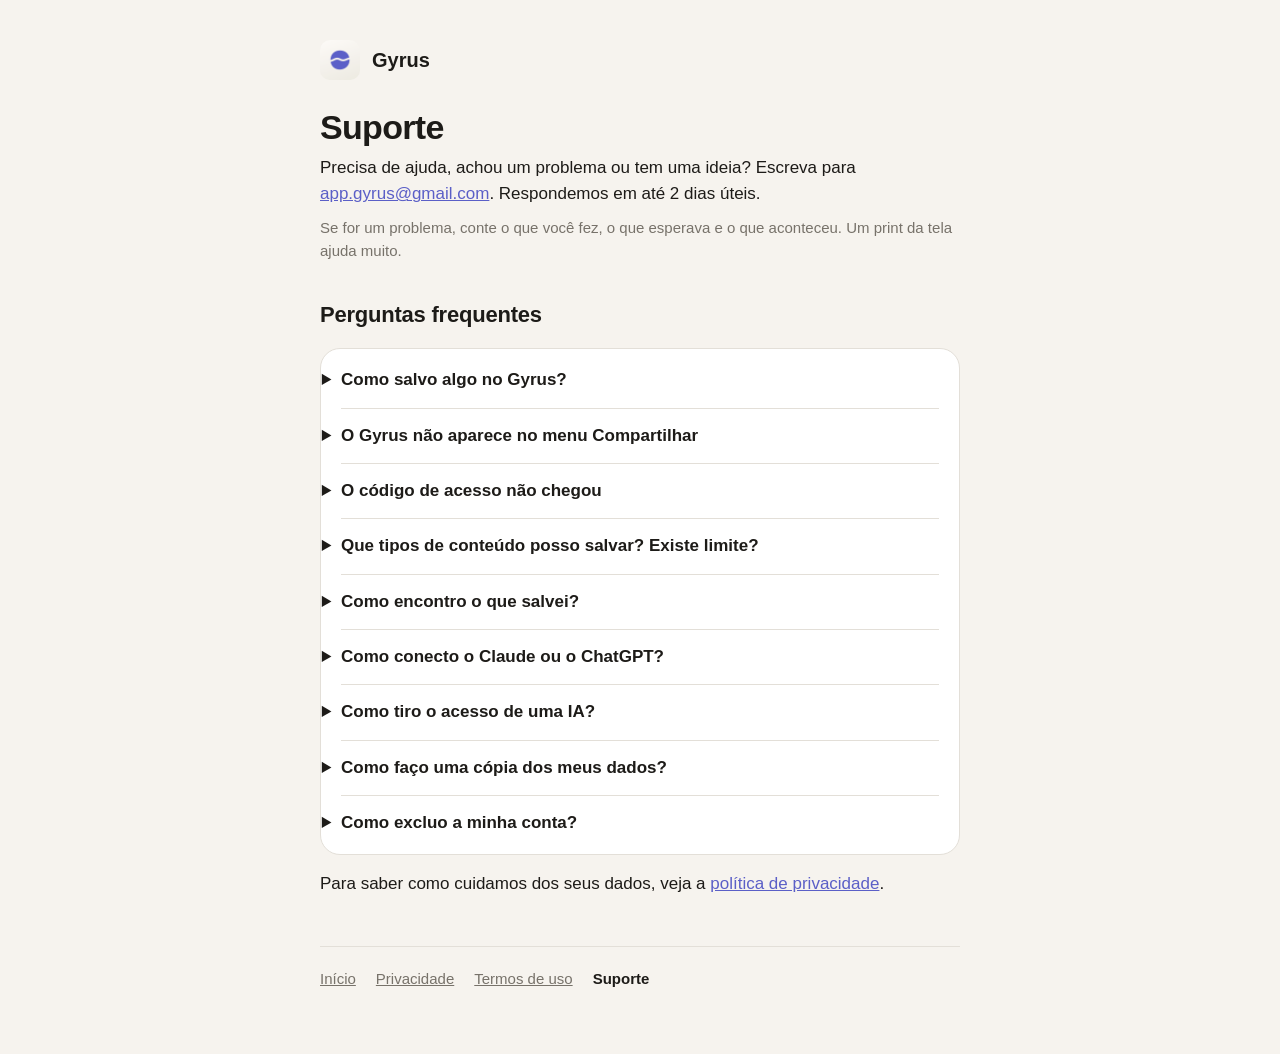
==== suporte.html @ 40dd5429 "Add files via upload" ====
<!doctype html>
<html lang="pt-BR">
<head>
  <meta charset="utf-8">
  <meta name="viewport" content="width=device-width, initial-scale=1">
  <title>Suporte · Gyrus</title>
  <meta name="description" content="Ajuda e contato do Gyrus: como salvar, conectar uma IA e excluir a conta.">
  <link rel="icon" type="image/png" href="favicon.png">
  <link rel="apple-touch-icon" href="apple-touch-icon.png">
  <link rel="stylesheet" href="estilo.css">
</head>
<body>
<main>
  <header class="marca">
    <img src="apple-touch-icon.png" alt="">
    <a href="./">Gyrus</a>
  </header>

  <h1>Suporte</h1>
  <p>Precisa de ajuda, achou um problema ou tem uma ideia? Escreva para <a href="mailto:app.gyrus@gmail.com">app.gyrus@gmail.com</a>. Respondemos em até 2 dias úteis.</p>
  <p class="secundario">Se for um problema, conte o que você fez, o que esperava e o que aconteceu. Um print da tela ajuda muito.</p>

  <h2>Perguntas frequentes</h2>

  <div class="cartao">
    <details>
      <summary>Como salvo algo no Gyrus?</summary>
      <p>Em qualquer app (Safari, YouTube, Instagram, Arquivos, Fotos…), toque em <strong>Compartilhar</strong> e escolha <strong>Gyrus</strong>. Escolha uma categoria, se quiser, e toque em <strong>Salvar no Gyrus</strong>. O título, a imagem e o texto aparecem sozinhos depois de alguns segundos.</p>
      <p>Você também pode colar um link direto no app, pelo botão <strong>+</strong> da Biblioteca.</p>
    </details>
    <details>
      <summary>O Gyrus não aparece no menu Compartilhar</summary>
      <p>No menu Compartilhar, role a fileira de apps até o fim e toque em <strong>Mais</strong>. Toque em <strong>Editar</strong> e depois no <strong>+</strong> ao lado do Gyrus. Ele passa a aparecer entre os primeiros.</p>
      <p>Se mesmo assim não aparecer, abra o app Gyrus uma vez e confira se você entrou na sua conta.</p>
    </details>
    <details>
      <summary>O código de acesso não chegou</summary>
      <p>Confira a caixa de spam e as abas de promoções. O e-mail pode levar alguns segundos. Se não chegar, toque em <strong>Reenviar código</strong>, que fica disponível depois de 1 minuto. O código vale por 1 hora.</p>
    </details>
    <details>
      <summary>Que tipos de conteúdo posso salvar? Existe limite?</summary>
      <p>Links (artigos, vídeos, produtos), PDFs, imagens e textos. Cada arquivo pode ter até 50 MB, e cada conta tem 100 MB para PDFs e imagens. Os links não contam nesse espaço. Em Perfil → Espaço você vê quanto já usou.</p>
    </details>
    <details>
      <summary>Como encontro o que salvei?</summary>
      <p>Na aba <strong>Buscar</strong>, digite qualquer palavra do título, da descrição, da sua nota ou do texto de um PDF. Dá para filtrar por categoria, tipo de conteúdo e período.</p>
    </details>
    <details>
      <summary>Como conecto o Claude ou o ChatGPT?</summary>
      <p>No app, toque no seu avatar (no topo da Biblioteca) e vá em <strong>Conectar sua IA</strong> → <strong>Gerar token de acesso</strong>. O app mostra o que a IA vai poder ler; toque em <strong>Permitir</strong>. Depois, toque em <strong>Copiar</strong> e cole o link como conector personalizado (MCP) nas configurações do seu assistente.</p>
      <p>A IA só consegue ler o que você salvou, nunca alterar ou apagar.</p>
    </details>
    <details>
      <summary>Como tiro o acesso de uma IA?</summary>
      <p>Em Perfil → Conectar sua IA, toque em <strong>Revogar</strong>. O link para de funcionar na hora para todas as IAs conectadas. Para conectar de novo, gere outro token.</p>
    </details>
    <details>
      <summary>Como faço uma cópia dos meus dados?</summary>
      <p>Em Perfil → <strong>Exportar meus dados</strong>. O app gera um arquivo com todas as suas categorias e itens, que você pode salvar ou enviar.</p>
    </details>
    <details>
      <summary>Como excluo a minha conta?</summary>
      <p>Em Perfil → <strong>Excluir conta</strong>. Tudo o que você salvou, os seus arquivos, as categorias e o acesso das IAs são apagados para sempre. Se quiser guardar uma cópia, use <strong>Exportar meus dados</strong> antes.</p>
    </details>
  </div>

  <p>Para saber como cuidamos dos seus dados, veja a <a href="privacidade.html">política de privacidade</a>.</p>

  <nav class="links" aria-label="Páginas do Gyrus">
    <a href="./">Início</a>
    <a href="privacidade.html">Privacidade</a>
    <a href="termos.html">Termos de uso</a>
    <a href="suporte.html" aria-current="page">Suporte</a>
  </nav>
</main>
</body>
</html>
---- estilo.css ----
/* Páginas públicas do Gyrus (GitHub Pages). Cores iguais aos tokens do app
   (GyrusKit/Resources/Colors.xcassets/gy), claro e escuro. Fonte do sistema:
   nada é carregado de fora. */

:root {
  --background: #F6F3EE;
  --surface: #FFFFFF;
  --separator: #E3DFD8;
  --text-primary: #1D1B18;
  --text-secondary: #77726A;
  --accent: #5B5FC7;
  --accent-soft: #EEEEFB;
  --radius-card: 20px;
  --radius-field: 14px;
  color-scheme: light dark;
}

@media (prefers-color-scheme: dark) {
  :root {
    --background: #141311;
    --surface: #1E1C1A;
    --separator: #34312D;
    --text-primary: #F3F0EA;
    --text-secondary: #A39D93;
    --accent: #8C8FF0;
    --accent-soft: #26274A;
  }
}

* { box-sizing: border-box; }

body {
  margin: 0;
  background: var(--background);
  color: var(--text-primary);
  font: 17px/1.55 -apple-system, BlinkMacSystemFont, "SF Pro Text", "Segoe UI", Roboto, sans-serif;
  -webkit-text-size-adjust: 100%;
}

main {
  max-width: 680px;
  margin: 0 auto;
  padding: 40px 20px 64px;
}

header.marca {
  display: flex;
  align-items: center;
  gap: 12px;
  margin-bottom: 28px;
}

header.marca img { width: 40px; height: 40px; border-radius: 10px; }

header.marca a {
  color: var(--text-primary);
  text-decoration: none;
  font-weight: 700;
  font-size: 20px;
}

h1 {
  font-size: 34px;
  line-height: 1.15;
  letter-spacing: -0.02em;
  margin: 0 0 8px;
}

h2 {
  font-size: 22px;
  margin: 36px 0 8px;
  letter-spacing: -0.01em;
}

h3 { font-size: 17px; margin: 20px 0 4px; }

p, li { margin: 8px 0; }
ul { padding-left: 22px; }

a { color: var(--accent); }

.atualizacao, .secundario { color: var(--text-secondary); font-size: 15px; }

.cartao {
  background: var(--surface);
  border: 0.5px solid var(--separator);
  border-radius: var(--radius-card);
  padding: 4px 20px;
  margin: 16px 0;
}

details {
  border-top: 0.5px solid var(--separator);
  padding: 14px 0;
}

details:first-child { border-top: none; }

summary {
  cursor: pointer;
  font-weight: 600;
  list-style-position: outside;
}

details > *:not(summary) { color: var(--text-primary); }

/* Trechos que o Rafael precisa preencher antes de publicar. */
mark.pendente {
  background: var(--accent-soft);
  color: var(--accent);
  border-radius: 4px;
  padding: 0 3px;
}

nav.links {
  display: flex;
  flex-wrap: wrap;
  gap: 8px 20px;
  margin-top: 48px;
  padding-top: 20px;
  border-top: 0.5px solid var(--separator);
  font-size: 15px;
}

nav.links a { color: var(--text-secondary); }
nav.links a[aria-current="page"] { color: var(--text-primary); font-weight: 600; text-decoration: none; }

.inicio { text-align: center; padding-top: 12vh; }
.inicio img { width: 96px; height: 96px; border-radius: 22px; }
.inicio h1 { font-size: 40px; margin-top: 20px; }
.inicio .slogan { color: var(--text-secondary); font-size: 19px; margin: 0 0 32px; }
.inicio nav.links { justify-content: center; border-top: none; margin-top: 24px; }
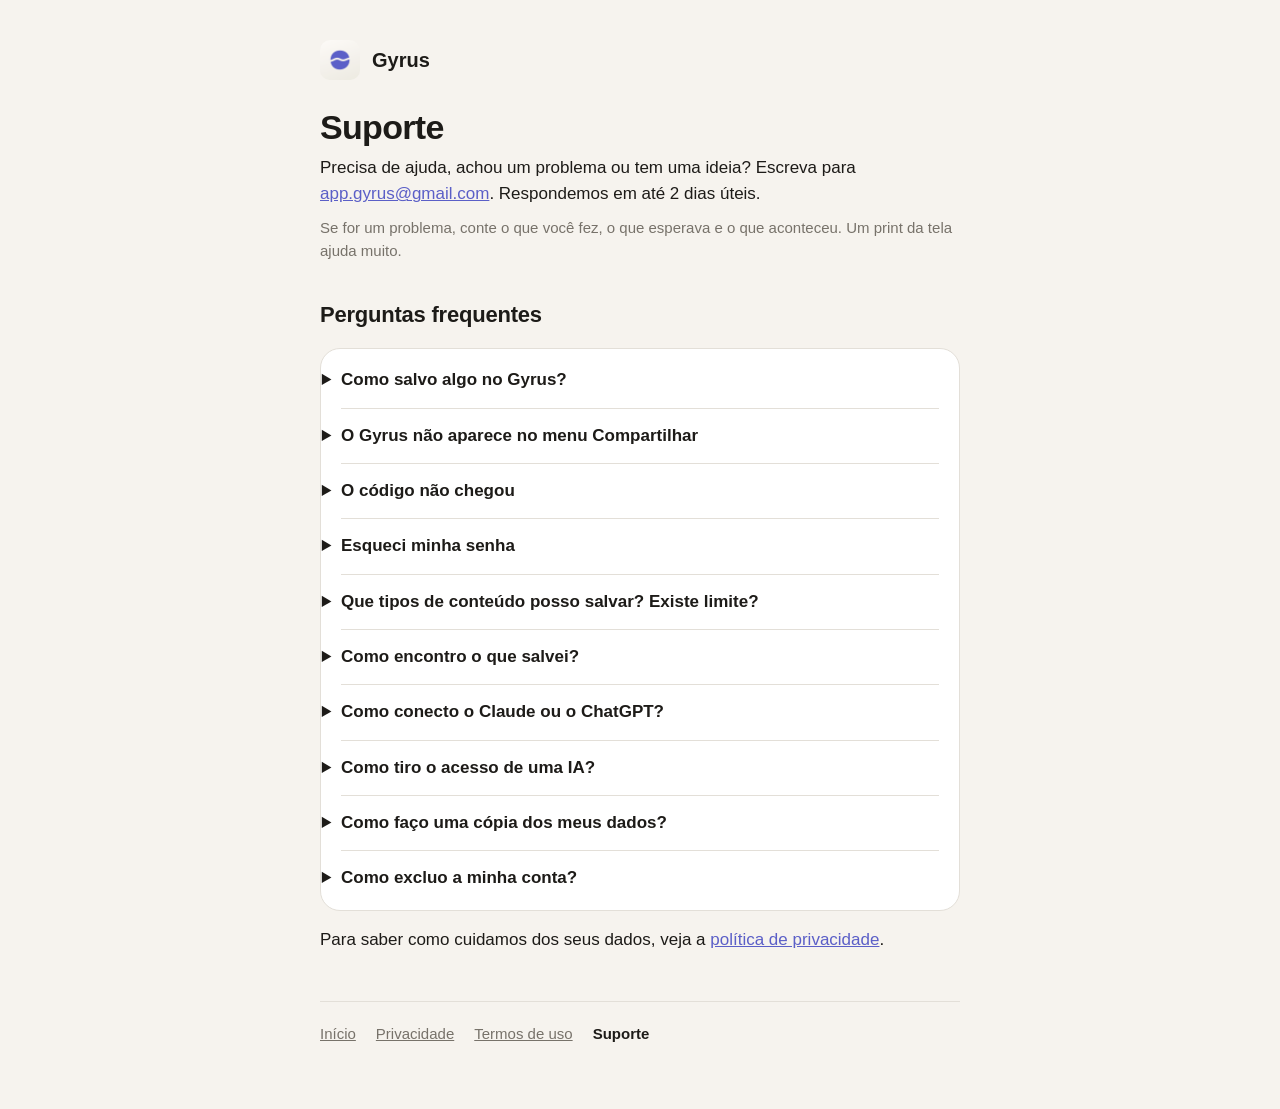
==== commit 80d820ee: "Add files via upload" ====
--- a/suporte.html
+++ b/suporte.html
@@ -25,7 +25,7 @@
   <div class="cartao">
     <details>
       <summary>Como salvo algo no Gyrus?</summary>
-      <p>Em qualquer app (Safari, YouTube, Instagram, Arquivos, Fotos…), toque em <strong>Compartilhar</strong> e escolha <strong>Gyrus</strong>. Escolha uma categoria, se quiser, e toque em <strong>Salvar no Gyrus</strong>. O título, a imagem e o texto aparecem sozinhos depois de alguns segundos.</p>
+      <p>Em qualquer app (Safari, YouTube, Instagram, Arquivos, Fotos…), toque em <strong>Compartilhar</strong> e escolha <strong>Gyrus</strong>. Escolha uma categoria, se quiser, e toque em <strong>Salvar no Gyrus</strong>. O título e a imagem aparecem sozinhos depois de alguns segundos, e o texto dos PDFs também.</p>
       <p>Você também pode colar um link direto no app, pelo botão <strong>+</strong> da Biblioteca.</p>
     </details>
     <details>
@@ -34,8 +34,12 @@
       <p>Se mesmo assim não aparecer, abra o app Gyrus uma vez e confira se você entrou na sua conta.</p>
     </details>
     <details>
-      <summary>O código de acesso não chegou</summary>
-      <p>Confira a caixa de spam e as abas de promoções. O e-mail pode levar alguns segundos. Se não chegar, toque em <strong>Reenviar código</strong>, que fica disponível depois de 1 minuto. O código vale por 1 hora.</p>
+      <summary>O código não chegou</summary>
+      <p>Mandamos um código de 8 dígitos ao criar a conta e ao pedir uma senha nova. Confira a caixa de spam e as abas de promoções; o e-mail pode levar alguns segundos. Se não chegar, toque em <strong>Reenviar código</strong>, que fica disponível depois de 1 minuto. O código vale por 1 hora.</p>
+    </details>
+    <details>
+      <summary>Esqueci minha senha</summary>
+      <p>Na tela de entrar, toque em <strong>Continuar com e-mail</strong> e depois em <strong>Esqueci minha senha</strong>. Enviamos um código para você criar uma senha nova. Se você entrava só com código, numa versão antiga do app, é assim que você cria a sua senha.</p>
     </details>
     <details>
       <summary>Que tipos de conteúdo posso salvar? Existe limite?</summary>
